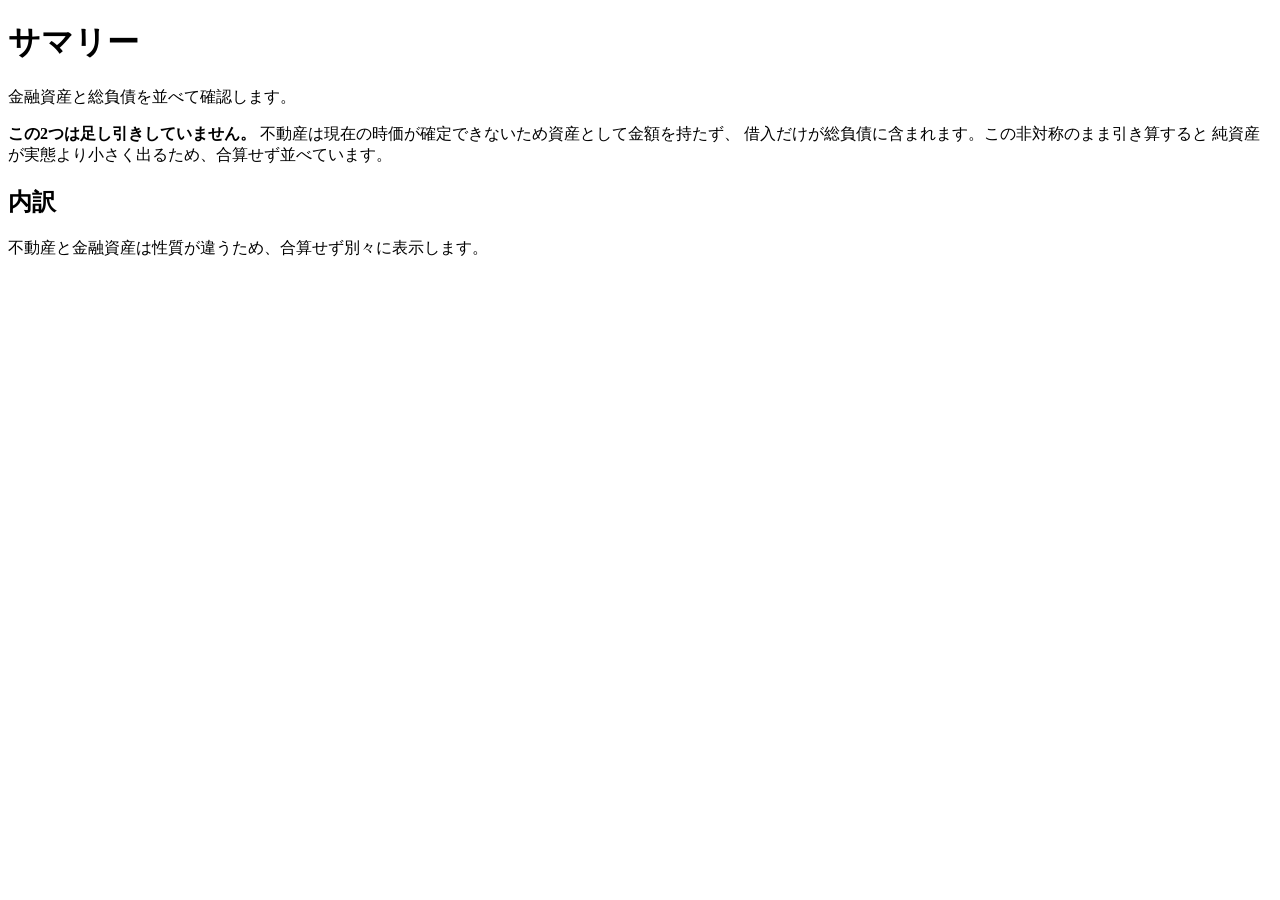
==== mock/index.html @ 05fde296 "Bring the docs and the tab order in line with the insurance change Follow-ups found while checking t" ====
<!DOCTYPE html>
<html lang="ja">
<head>
<meta charset="utf-8">
<meta name="viewport" content="width=device-width, initial-scale=1">
<title>① サマリー — 資産可視化ダッシュボード</title>
<link rel="stylesheet" href="styles.css">
</head>
<body>
<aside class="sidebar" id="sidebar"></aside>
<main>
  <h1>サマリー</h1>
  <p class="page-sub">金融資産と総負債を並べて確認します。</p>

  <section>
    <div class="kpi-row" id="headline"></div>
    <div class="callout">
      <b>この2つは足し引きしていません。</b>
      不動産は現在の時価が確定できないため資産として金額を持たず、
      借入だけが総負債に含まれます。この非対称のまま引き算すると
      純資産が実態より小さく出るため、合算せず並べています。
    </div>
  </section>

  <section>
    <h2>内訳</h2>
    <p class="sec-note">不動産と金融資産は性質が違うため、合算せず別々に表示します。</p>
    <div class="kpi-row" style="grid-template-columns:repeat(auto-fit,minmax(330px,1fr))">
      <div class="card" id="block-re"></div>
      <div class="card" id="block-fin"></div>
    </div>
  </section>
</main>

<script src="data.js"></script>
<script src="app.js"></script>
<script>
(function () {
  const A = window.APP, D = A.D;
  document.getElementById("sidebar").innerHTML = A.sidebar("index.html");

  document.getElementById("headline").innerHTML =
    '<div class="kpi lg">' +
      '<div class="kpi-label">金融資産合計</div>' +
      '<div class="kpi-scope">有価証券' + (A.INS.length ? '＋保険' : '') +
        '＋預貯金（不動産を含まない）</div>' +
      '<div class="kpi-value num">' + A.yen(A.FINANCIAL_ASSETS) + '</div>' +
      '<div class="kpi-sub">うち含み損益 ' + A.plHTML(A.FIN_PL) + '</div>' +
    '</div>' +
    '<div class="kpi lg">' +
      '<div class="kpi-label">総負債</div>' +
      '<div class="kpi-scope">不動産ローン＋車＋多目的</div>' +
      '<div class="kpi-value num">' + A.yen(A.TOTAL_DEBT) + '</div>' +
      '<div class="kpi-sub">不動産 ' + A.yen(A.RE.balance) +
        ' ／ その他 ' + A.yen(A.OTHER_DEBT) + '</div>' +
    '</div>';

  /* 不動産ブロック */
  document.getElementById("block-re").innerHTML =
    '<h2>不動産</h2>' +
    '<p class="sec-note">時価は持たないため、取得時の総投資額で表示します。</p>' +
    A.stackedBar([
      { cls: "seg-equity", value: A.RE.ownFunds,         label: "自己資金" },
      { cls: "seg-repaid", value: A.RE.cumulativeRepaid, label: "累計返済額" },
      { cls: "seg-debt",   value: A.RE.balance,          label: "残債" }
    ]) +
    '<table style="margin-top:16px">' +
      '<tr><td>総投資額</td><td class="n num">' + A.yen(A.RE.totalInvestment) + '</td></tr>' +
      '<tr><td>自己資金累計</td><td class="n num">' + A.yen(A.RE.ownFunds) + '</td></tr>' +
      '<tr><td>累計返済額</td><td class="n num">' + A.yen(A.RE.cumulativeRepaid) + '</td></tr>' +
      '<tr><td>残債合計</td><td class="n num">' + A.yen(A.RE.balance) + '</td></tr>' +
      '<tr class="total-row"><td>返済進捗率</td><td class="n num">' +
        A.pct(A.RE.cumulativeRepaid, A.RE.principal) + '</td></tr>' +
    '</table>' +
    '<div class="legend">' +
      '<span><i class="swatch" style="background:var(--cat-equity)"></i>自己資金</span>' +
      '<span><i class="swatch" style="background:var(--cat-repaid)"></i>累計返済額</span>' +
      '<span><i class="swatch" style="background:var(--cat-debt)"></i>残債</span>' +
    '</div>';

  /* 金融資産ブロック */
  document.getElementById("block-fin").innerHTML =
    '<h2>金融資産</h2>' +
    '<p class="sec-note">評価額ベース。外貨は ' + A.D.asOf + ' のレートで円換算。</p>' +
    '<table>' +
      '<tr><td>有価証券（評価額）</td><td class="n num">' + A.yen(A.SEC_VALUE) + '</td></tr>' +
      '<tr><td>　取得原価</td><td class="n num">' + A.yen(A.SEC_COST) + '</td></tr>' +
      '<tr><td>　含み損益</td><td class="n">' + A.plHTML(A.SEC_PL) + '</td></tr>' +
      (A.INS.length
        ? '<tr><td>保険（解約返戻金）</td><td class="n num">' + A.yen(A.INS_VALUE) + '</td></tr>' +
          '<tr><td>　払込保険料</td><td class="n num">' + A.yen(A.INS_COST) + '</td></tr>' +
          '<tr><td>　含み損益</td><td class="n">' + A.plHTML(A.INS_PL) + '</td></tr>'
        : '') +
      '<tr><td>預貯金</td><td class="n num">' + A.yen(A.DEPOSITS) + '</td></tr>' +
      '<tr class="total-row"><td>金融資産合計</td><td class="n num">' +
        A.yen(A.FINANCIAL_ASSETS) + '</td></tr>' +
    '</table>' +
    '<div class="callout" style="margin-top:18px">' +
      '含み損益は<b>文字の色</b>だけで表します（赤＝益／青＝損）。' +
      '棒の塗りはカテゴリを表すため、損益には使いません。' +
      (A.INS.length
        ? '<br><br>保険の含み損益は<b>解約返戻金 − 払込保険料</b>です。' +
          '払った保険料には<b>保障の対価</b>が含まれるため、' +
          'これは投資の損益とは意味が違います。' +
          '死亡保険金額は今使える金額ではないので、資産に加えていません。'
        : '') +
    '</div>';

  A.initTooltip();
})();
</script>
</body>
</html>
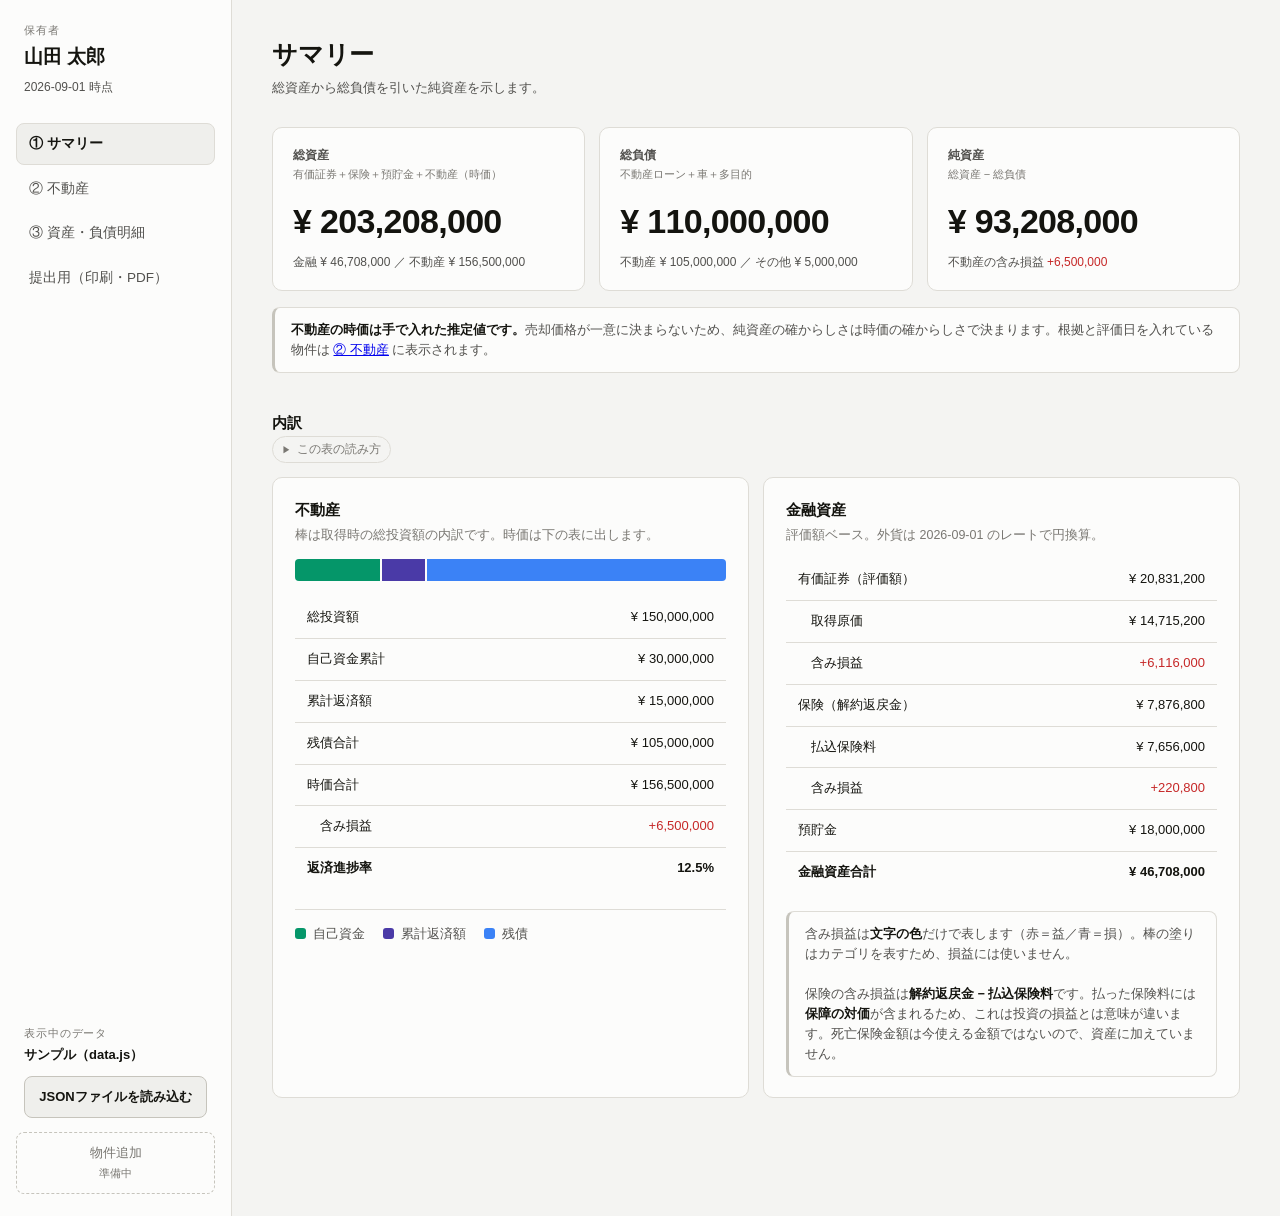
==== commit b737700d: "Carry property market value, and make the pages printable for submission Four findings from using th" ====
--- a/mock/index.html
+++ b/mock/index.html
@@ -10,16 +10,11 @@
 <aside class="sidebar" id="sidebar"></aside>
 <main>
   <h1>サマリー</h1>
-  <p class="page-sub">金融資産と総負債を並べて確認します。</p>
+  <p class="page-sub" id="sub"></p>
 
   <section>
     <div class="kpi-row" id="headline"></div>
-    <div class="callout">
-      <b>この2つは足し引きしていません。</b>
-      不動産は現在の時価が確定できないため資産として金額を持たず、
-      借入だけが総負債に含まれます。この非対称のまま引き算すると
-      純資産が実態より小さく出るため、合算せず並べています。
-    </div>
+    <div class="callout" id="headline-note"></div>
   </section>
 
   <section>
@@ -39,14 +34,15 @@
   const A = window.APP, D = A.D;
   document.getElementById("sidebar").innerHTML = A.sidebar("index.html");
 
-  document.getElementById("headline").innerHTML =
+  const finScope = '有価証券' + (A.INS.length ? '＋保険' : '') + '＋預貯金';
+  const kpiFin =
     '<div class="kpi lg">' +
       '<div class="kpi-label">金融資産合計</div>' +
-      '<div class="kpi-scope">有価証券' + (A.INS.length ? '＋保険' : '') +
-        '＋預貯金（不動産を含まない）</div>' +
+      '<div class="kpi-scope">' + finScope + '（不動産を含まない）</div>' +
       '<div class="kpi-value num">' + A.yen(A.FINANCIAL_ASSETS) + '</div>' +
       '<div class="kpi-sub">うち含み損益 ' + A.plHTML(A.FIN_PL) + '</div>' +
-    '</div>' +
+    '</div>';
+  const kpiDebt =
     '<div class="kpi lg">' +
       '<div class="kpi-label">総負債</div>' +
       '<div class="kpi-scope">不動産ローン＋車＋多目的</div>' +
@@ -55,10 +51,46 @@
         ' ／ その他 ' + A.yen(A.OTHER_DEBT) + '</div>' +
     '</div>';
 
+  if (A.NET_WORTH !== null) {
+    /* 全物件に時価が入っている場合。資産と負債の範囲がそろうので引き算できる。 */
+    document.getElementById("sub").textContent = "総資産から総負債を引いた純資産を示します。";
+    document.getElementById("headline").innerHTML =
+      '<div class="kpi lg">' +
+        '<div class="kpi-label">総資産</div>' +
+        '<div class="kpi-scope">' + finScope + '＋不動産（時価）</div>' +
+        '<div class="kpi-value num">' + A.yen(A.TOTAL_ASSETS) + '</div>' +
+        '<div class="kpi-sub">金融 ' + A.yen(A.FINANCIAL_ASSETS) +
+          ' ／ 不動産 ' + A.yen(A.RE.marketValue) + '</div>' +
+      '</div>' + kpiDebt +
+      '<div class="kpi lg">' +
+        '<div class="kpi-label">純資産</div>' +
+        '<div class="kpi-scope">総資産 − 総負債</div>' +
+        '<div class="kpi-value num">' + A.yen(A.NET_WORTH) + '</div>' +
+        '<div class="kpi-sub">不動産の含み損益 ' + A.plHTML(A.RE.pl) + '</div>' +
+      '</div>';
+    document.getElementById("headline-note").innerHTML =
+      '<b>不動産の時価は手で入れた推定値です。</b>' +
+      '売却価格が一意に決まらないため、純資産の確からしさは時価の確からしさで決まります。' +
+      '根拠と評価日を入れている物件は <a href="realestate.html">② 不動産</a> に表示されます。';
+  } else {
+    /* 時価が欠けている場合。引き算すると純資産が実態より小さく出るので並置に留める。 */
+    document.getElementById("sub").textContent = "金融資産と総負債を並べて確認します。";
+    document.getElementById("headline").innerHTML = kpiFin + kpiDebt;
+    document.getElementById("headline-note").innerHTML =
+      '<b>この2つは足し引きしていません。</b>' +
+      (A.RE.missingCount === A.D.realEstate.length
+        ? '不動産の時価を入れていないため資産として金額を持たず、借入だけが総負債に含まれます。'
+        : '時価が未入力の物件が ' + A.RE.missingCount + ' 件あるため、不動産を資産として数えていません。') +
+      'この非対称のまま引き算すると純資産が実態より小さく出るため、合算せず並べています。' +
+      '<br><br>全物件に時価を入れると、ここに<b>総資産と純資産</b>が出ます。';
+  }
+
   /* 不動産ブロック */
   document.getElementById("block-re").innerHTML =
     '<h2>不動産</h2>' +
-    '<p class="sec-note">時価は持たないため、取得時の総投資額で表示します。</p>' +
+    '<p class="sec-note">' + (A.RE.allValued
+      ? '棒は取得時の総投資額の内訳です。時価は下の表に出します。'
+      : '時価を入れていないため、取得時の総投資額で表示します。') + '</p>' +
     A.stackedBar([
       { cls: "seg-equity", value: A.RE.ownFunds,         label: "自己資金" },
       { cls: "seg-repaid", value: A.RE.cumulativeRepaid, label: "累計返済額" },
@@ -69,6 +101,10 @@
       '<tr><td>自己資金累計</td><td class="n num">' + A.yen(A.RE.ownFunds) + '</td></tr>' +
       '<tr><td>累計返済額</td><td class="n num">' + A.yen(A.RE.cumulativeRepaid) + '</td></tr>' +
       '<tr><td>残債合計</td><td class="n num">' + A.yen(A.RE.balance) + '</td></tr>' +
+      (A.RE.allValued
+        ? '<tr><td>時価合計</td><td class="n num">' + A.yen(A.RE.marketValue) + '</td></tr>' +
+          '<tr><td>　含み損益</td><td class="n">' + A.plHTML(A.RE.pl) + '</td></tr>'
+        : '') +
       '<tr class="total-row"><td>返済進捗率</td><td class="n num">' +
         A.pct(A.RE.cumulativeRepaid, A.RE.principal) + '</td></tr>' +
     '</table>' +
@@ -106,6 +142,7 @@
         : '') +
     '</div>';
 
+  A.foldNotes();
   A.initTooltip();
 })();
 </script>
--- a/mock/styles.css
+++ b/mock/styles.css
@@ -0,0 +1,559 @@
+/* ============================================================
+   資産可視化ダッシュボード — 共通スタイル
+   色ルール（確定仕様 Q31 / Q34）:
+     面（棒の塗り）= カテゴリ色のみ。損益は塗らない。
+     文字         = 損益色。日本式（赤=含み益 / 青=含み損）。
+   カテゴリ色の意味は3ページ共通:
+     緑 = 自分の持ち分（自己資金・有価証券評価額・預金残高）
+     紫 = 返済済み（借入のうち返し終わった分）
+     青 = 負債（残債）
+   ============================================================ */
+
+:root {
+  color-scheme: light;
+
+  --surface-page:      #f4f4f2;
+  --surface-1:         #fcfcfb;
+  --surface-2:         #efefec;
+  --border:            #dedcd6;
+  --border-strong:     #c6c4bc;
+
+  --text-primary:      #14140f;
+  --text-secondary:    #52514e;
+  --text-muted:        #7a7873;
+
+  /* カテゴリ色（面にのみ使用） */
+  --cat-equity:        #059669;  /* 自分の持ち分 */
+  --cat-repaid:        #4a3aa7;  /* 返済済み */
+  --cat-debt:          #3b82f6;  /* 負債・残債 */
+
+  /* 損益色 — 日本式（赤=益 / 青=損）。文字とハッチ塗りの両方で使う */
+  --pl-gain:           #c62828;  /* 含み益 = 赤（文字） */
+  --pl-loss:           #1c5cab;  /* 含み損 = 青（文字） */
+  --pl-gain-fill:      #c62828;  /* 含み益 = 赤（面・ハッチ） */
+  --pl-loss-fill:      #1c5cab;  /* 含み損 = 青（面・ハッチ） */
+
+  --focus:             #2a78d6;
+  --radius:            10px;
+  --bar-h:             22px;
+}
+
+@media (prefers-color-scheme: dark) {
+  :root:where(:not([data-theme="light"])) {
+    color-scheme: dark;
+    --surface-page:    #121211;
+    --surface-1:       #1a1a19;
+    --surface-2:       #232322;
+    --border:          #33332f;
+    --border-strong:   #4a4a45;
+
+    --text-primary:    #f6f6f2;
+    --text-secondary:  #c3c2b7;
+    --text-muted:      #94938b;
+
+    --cat-equity:      #0ea472;
+    --cat-repaid:      #9085e9;
+    --cat-debt:        #2b6fc0;
+
+    --pl-gain:         #f87171;
+    --pl-loss:         #6da7ec;
+    --pl-gain-fill:    #d64545;
+    --pl-loss-fill:    #4d97ee;
+
+    --focus:           #5598e7;
+  }
+}
+
+* { box-sizing: border-box; }
+
+body {
+  margin: 0;
+  background: var(--surface-page);
+  color: var(--text-primary);
+  font-family: "Hiragino Sans", "Hiragino Kaku Gothic ProN", "Yu Gothic",
+               "Noto Sans JP", -apple-system, BlinkMacSystemFont, sans-serif;
+  font-size: 14px;
+  line-height: 1.6;
+  display: flex;
+  min-height: 100vh;
+}
+
+.num {
+  font-variant-numeric: tabular-nums;
+  font-feature-settings: "tnum";
+}
+
+/* ---------- サイドバー ---------- */
+.sidebar {
+  width: 232px;
+  flex-shrink: 0;
+  background: var(--surface-1);
+  border-right: 1px solid var(--border);
+  padding: 22px 16px;
+  display: flex;
+  flex-direction: column;
+  gap: 26px;
+}
+
+.owner {
+  padding: 0 8px;
+}
+.owner-label {
+  font-size: 11px;
+  color: var(--text-muted);
+  letter-spacing: .08em;
+}
+.owner-name {
+  font-size: 19px;
+  font-weight: 700;
+  margin-top: 2px;
+}
+.owner-asof {
+  font-size: 12px;
+  color: var(--text-secondary);
+  margin-top: 6px;
+}
+
+.nav { display: flex; flex-direction: column; gap: 3px; }
+.nav a {
+  display: block;
+  padding: 9px 12px;
+  border-radius: 8px;
+  color: var(--text-secondary);
+  text-decoration: none;
+  font-size: 13.5px;
+  font-weight: 500;
+  border: 1px solid transparent;
+}
+.nav a:hover { background: var(--surface-2); color: var(--text-primary); }
+.nav a[aria-current="page"] {
+  background: var(--surface-2);
+  color: var(--text-primary);
+  font-weight: 700;
+  border-color: var(--border);
+}
+
+.sidebar-foot { margin-top: auto; }
+.btn-future {
+  width: 100%;
+  padding: 10px;
+  border-radius: 8px;
+  border: 1px dashed var(--border-strong);
+  background: transparent;
+  color: var(--text-muted);
+  font: inherit;
+  font-size: 13px;
+  cursor: not-allowed;
+}
+.btn-future small { display: block; font-size: 11px; margin-top: 1px; }
+
+/* ---------- メイン ---------- */
+main {
+  flex: 1;
+  padding: 34px 40px 80px;
+  max-width: 1180px;
+  min-width: 0;
+}
+
+h1 {
+  font-size: 25px;
+  font-weight: 700;
+  margin: 0 0 4px;
+  letter-spacing: -.01em;
+}
+.page-sub { color: var(--text-secondary); font-size: 13px; margin: 0 0 28px; }
+
+section { margin-bottom: 38px; }
+h2 {
+  font-size: 15px;
+  font-weight: 700;
+  margin: 0 0 3px;
+  letter-spacing: .01em;
+}
+.sec-note {
+  font-size: 12.5px;
+  color: var(--text-muted);
+  margin: 0 0 14px;
+}
+
+.card {
+  background: var(--surface-1);
+  border: 1px solid var(--border);
+  border-radius: var(--radius);
+  padding: 20px 22px;
+}
+
+/* ---------- KPI ---------- */
+.kpi-row {
+  display: grid;
+  grid-template-columns: repeat(auto-fit, minmax(220px, 1fr));
+  gap: 14px;
+}
+.kpi {
+  background: var(--surface-1);
+  border: 1px solid var(--border);
+  border-radius: var(--radius);
+  padding: 18px 20px;
+}
+.kpi-label { font-size: 12px; color: var(--text-secondary); font-weight: 600; }
+.kpi-scope { font-size: 11px; color: var(--text-muted); margin-top: 1px; }
+.kpi-value {
+  font-size: 27px;
+  font-weight: 700;
+  margin-top: 10px;
+  letter-spacing: -.02em;
+}
+.kpi.lg .kpi-value { font-size: 34px; }
+.kpi-sub { font-size: 12px; color: var(--text-secondary); margin-top: 5px; }
+
+/* 損益テキスト（面には絶対に使わない） */
+.gain { color: var(--pl-gain); }
+.loss { color: var(--pl-loss); }
+
+/* ---------- 注記 ---------- */
+.callout {
+  border: 1px solid var(--border);
+  border-left: 3px solid var(--border-strong);
+  background: var(--surface-1);
+  border-radius: 8px;
+  padding: 12px 16px;
+  font-size: 12.5px;
+  color: var(--text-secondary);
+  margin: 16px 0 0;
+}
+.callout b { color: var(--text-primary); }
+
+/* ---------- 積み上げ横棒 ---------- */
+.bars { display: flex; flex-direction: column; gap: 16px; }
+
+/* 棒は右端をカードの内側いっぱいまで伸ばし、③の表の棒と縦にそろえる。
+   金額を棒の右に置くと、その分だけ棒が左に押されて右端が合わなくなるため、
+   物件名と金額は棒の上の行にまとめた。 */
+.bar-row { display: grid; gap: 6px; }
+.bar-head { display: flex; align-items: baseline; justify-content: space-between; gap: 14px; }
+.bar-name { font-size: 13px; font-weight: 600; }
+.bar-name small { display: inline; margin-left: 8px; }
+.bar-name small { display: block; font-weight: 400; font-size: 11px; color: var(--text-muted); }
+
+.bar-track { display: flex; gap: 2px; height: var(--bar-h); min-width: 0; position: relative; }
+td .bar-track { min-width: 0; }
+.seg {
+  height: 100%;
+  min-width: 3px;
+  position: relative;
+  cursor: default;
+}
+.seg:first-child { border-radius: 4px 0 0 4px; }
+.seg:last-child  { border-radius: 0 4px 4px 0; }
+.seg:only-child  { border-radius: 4px; }
+
+.seg-equity { background: var(--cat-equity); }
+.seg-repaid { background: var(--cat-repaid); }
+.seg-debt   { background: var(--cat-debt); }
+.seg-rest   { background: var(--surface-2); box-shadow: inset 0 0 0 1px var(--border); }
+
+/* 損益セグメント。ベタ塗り＝元本/カテゴリ、斜めハッチ＝損益 という区別。
+   色覚多様性でもダークモードでも、形で見分けられるようにするため。 */
+.seg-gain, .seg-loss {
+  background-image: repeating-linear-gradient(
+    135deg,
+    rgba(255,255,255,.42) 0 3px,
+    rgba(255,255,255,0)   3px 7px
+  );
+}
+.seg-gain { background-color: var(--pl-gain-fill); }
+.seg-loss { background-color: var(--pl-loss-fill); }
+
+.swatch-gain, .swatch-loss {
+  background-image: repeating-linear-gradient(
+    135deg, rgba(255,255,255,.42) 0 2px, rgba(255,255,255,0) 2px 5px);
+}
+.swatch-gain { background-color: var(--pl-gain-fill); }
+.swatch-loss { background-color: var(--pl-loss-fill); }
+
+.bar-total { font-size: 13px; font-weight: 700; white-space: nowrap; text-align: right; }
+.bar-total small { display: inline; margin-left: 8px; font-weight: 400; color: var(--text-muted); font-size: 11px; }
+
+/* 取得原価の参照マーカー（トラック全体を基準に置く） */
+.ref-mark {
+  position: absolute;
+  top: -4px;
+  bottom: -4px;
+  width: 2px;
+  margin-left: -1px;
+  background: var(--text-primary);
+  opacity: .8;
+}
+.ref-mark::after {
+  content: "";
+  position: absolute;
+  inset: -6px -5px;
+}
+
+/* ---------- 凡例 ---------- */
+.legend {
+  display: flex;
+  flex-wrap: wrap;
+  gap: 18px;
+  margin-top: 20px;
+  padding-top: 14px;
+  border-top: 1px solid var(--border);
+  font-size: 12.5px;
+  color: var(--text-secondary);
+}
+.legend span { display: inline-flex; align-items: center; gap: 7px; }
+.swatch { width: 11px; height: 11px; border-radius: 3px; flex-shrink: 0; }
+.swatch-line { width: 2px; height: 13px; border-radius: 0; background: var(--text-primary); opacity: .8; }
+.legend-text { font-weight: 700; font-variant-numeric: tabular-nums; }
+
+/* ---------- テーブル ---------- */
+.table-wrap { overflow-x: auto; }
+/* 棒はどのテーブルでも最右列・同じ幅。3セクションで縦に揃います。 */
+.bar-col { width: 264px; min-width: 264px; }
+.table-wrap table:has(.bar-col) { min-width: 900px; }
+table { width: 100%; border-collapse: collapse; font-size: 13px; }
+caption {
+  text-align: left;
+  font-size: 12.5px;
+  color: var(--text-muted);
+  padding-bottom: 10px;
+}
+th, td {
+  padding: 10px 12px;
+  border-bottom: 1px solid var(--border);
+  text-align: left;
+  white-space: nowrap;
+}
+thead th {
+  font-size: 11.5px;
+  font-weight: 700;
+  color: var(--text-secondary);
+  border-bottom: 1px solid var(--border-strong);
+}
+td.n, th.n { text-align: right; font-variant-numeric: tabular-nums; }
+tbody tr:last-child td { border-bottom: none; }
+tbody tr:hover { background: var(--surface-2); }
+tr.total-row td { font-weight: 700; border-top: 1px solid var(--border-strong); }
+.group-row td {
+  background: var(--surface-2);
+  font-weight: 700;
+  font-size: 12px;
+  color: var(--text-secondary);
+}
+
+/* ---------- ツールチップ ---------- */
+#tip {
+  position: fixed;
+  z-index: 50;
+  pointer-events: none;
+  background: var(--text-primary);
+  color: var(--surface-1);
+  border-radius: 7px;
+  padding: 7px 10px;
+  font-size: 12px;
+  line-height: 1.5;
+  white-space: nowrap;
+  opacity: 0;
+  transition: opacity .1s;
+  box-shadow: 0 4px 14px rgba(0,0,0,.22);
+}
+#tip.on { opacity: 1; }
+#tip b { font-variant-numeric: tabular-nums; }
+
+/* ---------- レスポンシブ ---------- */
+@media (max-width: 860px) {
+  body { flex-direction: column; }
+  .sidebar {
+    width: 100%;
+    flex-direction: row;
+    align-items: center;
+    gap: 18px;
+    padding: 14px 18px;
+    border-right: none;
+    border-bottom: 1px solid var(--border);
+    flex-wrap: wrap;
+  }
+  .nav { flex-direction: row; flex-wrap: wrap; }
+  .sidebar-foot { margin-top: 0; }
+  .btn-future { width: auto; padding: 8px 14px; }
+  main { padding: 24px 18px 60px; }
+  .bar-head { flex-wrap: wrap; gap: 2px 10px; }
+}
+
+/* ---------- JSON 読み込み（サイドバー下部） ---------- */
+.data-source { padding: 0 8px 14px; }
+.data-source-name {
+  font-size: 13px;
+  font-weight: 600;
+  margin-top: 2px;
+  word-break: break-all;
+}
+.btn-load {
+  display: block;
+  margin-top: 10px;
+  padding: 10px;
+  border-radius: 8px;
+  border: 1px solid var(--border-strong);
+  background: var(--surface-2);
+  color: var(--text-primary);
+  font-size: 13px;
+  font-weight: 600;
+  text-align: center;
+  cursor: pointer;
+}
+.btn-load:hover { border-color: var(--focus); }
+.btn-load:focus-within { outline: 2px solid var(--focus); outline-offset: 2px; }
+.btn-load input {                 /* 見えないがキーボードでは辿れる */
+  position: absolute;
+  width: 1px; height: 1px;
+  opacity: 0;
+  overflow: hidden;
+  clip: rect(0 0 0 0);
+}
+.btn-reset {
+  display: block;
+  width: 100%;
+  margin-top: 6px;
+  padding: 6px;
+  border: none;
+  background: transparent;
+  color: var(--text-muted);
+  font: inherit;
+  font-size: 12px;
+  text-decoration: underline;
+  cursor: pointer;
+}
+.btn-reset:hover { color: var(--text-primary); }
+
+/* 読み込めなかったときの報告。色ルール（赤＝益／青＝損）と混ざらないよう無彩色で示す */
+#load-report {
+  position: fixed;
+  right: 20px; bottom: 20px;
+  width: min(560px, calc(100vw - 40px));
+  max-height: 70vh;
+  overflow: auto;
+  background: var(--surface-1);
+  border: 1px solid var(--border-strong);
+  border-radius: var(--radius);
+  padding: 16px 18px;
+  box-shadow: 0 10px 34px rgba(0, 0, 0, .22);
+  font-size: 13px;
+  line-height: 1.6;
+  z-index: 50;
+}
+#load-report .load-report-head {
+  display: flex;
+  align-items: center;
+  gap: 10px;
+  font-size: 14px;
+}
+#load-report .load-report-close {
+  margin-left: auto;
+  border: none;
+  background: transparent;
+  color: var(--text-muted);
+  font: inherit;
+  font-size: 18px;
+  cursor: pointer;
+}
+#load-report p { margin: 8px 0; color: var(--text-secondary); }
+#load-report code { font-size: 12px; background: var(--surface-2); padding: 1px 5px; border-radius: 4px; }
+#load-report ol { margin: 6px 0 0; padding-left: 22px; }
+#load-report li { margin: 4px 0; }
+
+@media (max-width: 860px) {
+  .data-source { padding: 0; }
+  .btn-load { display: inline-block; margin-top: 6px; padding: 8px 14px; }
+  .btn-reset { display: inline-block; width: auto; margin: 6px 0 0 8px; }
+}
+
+/* ---------- たたんだ解説 ----------
+   毎月見る人には邪魔だが、初めて見る第三者には要る。
+   画面では閉じ、印刷（＝提出）では自動で開く。 */
+.note-fold { margin: -2px 0 14px; }
+.note-fold > summary {
+  cursor: pointer;
+  display: inline-flex;
+  align-items: center;
+  gap: 6px;
+  font-size: 12px;
+  color: var(--text-muted);
+  list-style: none;
+  padding: 3px 9px;
+  border: 1px solid var(--border);
+  border-radius: 999px;
+  user-select: none;
+}
+.note-fold > summary::-webkit-details-marker { display: none; }
+.note-fold > summary::before { content: "▶"; font-size: 9px; transition: transform .15s; }
+.note-fold[open] > summary::before { transform: rotate(90deg); }
+.note-fold > summary:hover { color: var(--text-primary); border-color: var(--border-strong); }
+.note-fold > summary:focus-visible { outline: 2px solid var(--focus); outline-offset: 2px; }
+.note-fold .sec-note { margin-top: 8px; }
+
+/* ============================================================
+   印刷・PDF（提出用）
+   ------------------------------------------------------------
+   ブラウザは既定で背景色を印刷しないため、そのままでは棒が
+   すべて消える。print-color-adjust で必ず刷る。
+   ダークモードのまま刷ると紙が真っ黒になるので、色は明るい側に固定する。
+   ============================================================ */
+@media print {
+  :root {
+    color-scheme: light !important;
+    --surface-page: #ffffff;
+    --surface-1:    #ffffff;
+    --surface-2:    #f2f2ef;
+    --border:       #c9c7c0;
+    --border-strong:#9a978e;
+    --text-primary: #000000;
+    --text-secondary: #333333;
+    --text-muted:   #555555;
+    --cat-equity:   #059669;
+    --cat-repaid:   #4a3aa7;
+    --cat-debt:     #3b82f6;
+    --pl-gain:      #c62828;
+    --pl-loss:      #1c5cab;
+    --pl-gain-fill: #c62828;
+    --pl-loss-fill: #1c5cab;
+  }
+
+  /* 棒とハッチを必ず印刷する。これが無いと面がすべて白く抜ける */
+  *, *::before, *::after {
+    -webkit-print-color-adjust: exact !important;
+    print-color-adjust: exact !important;
+  }
+
+  @page { size: A4 portrait; margin: 14mm 12mm 16mm; }
+
+  html, body { background: #fff; }
+  body { display: block; font-size: 10pt; }
+
+  /* 紙では操作できないものを外す */
+  .sidebar, .btn-future, .btn-load, .btn-reset, .data-source,
+  #tip, #load-report, .print-only-hide { display: none !important; }
+
+  main { padding: 0 !important; max-width: none !important; }
+
+  /* たたんだ解説は、提出先が読めるよう必ず開く（開閉は app.js が行う）。
+     閉じた <details> の中身は CSS では表示できないため、ここではボタンを消すだけ。 */
+  .note-fold > summary { display: none !important; }
+  .note-fold { display: block !important; margin: 0 0 10px; }
+
+  /* 表やカードがページの境目で割れないようにする */
+  section { break-inside: auto; }
+  .card, .kpi, .bar-row, .legend, .callout { break-inside: avoid; }
+  table { break-inside: auto; }
+  thead { display: table-header-group; }       /* 続きの頁にも見出しを出す */
+  tr, .total-row { break-inside: avoid; }
+  h1, h2 { break-after: avoid; }
+
+  /* 画面用の横スクロールは紙では折り返す */
+  .table-wrap { overflow: visible !important; }
+  .table-wrap table:has(.bar-col) { min-width: 0 !important; }
+  .bar-col { width: 150px !important; min-width: 150px !important; }
+
+  a { color: inherit; text-decoration: none; }
+  .kpi-row { gap: 8px; }
+  .card { box-shadow: none; }
+}
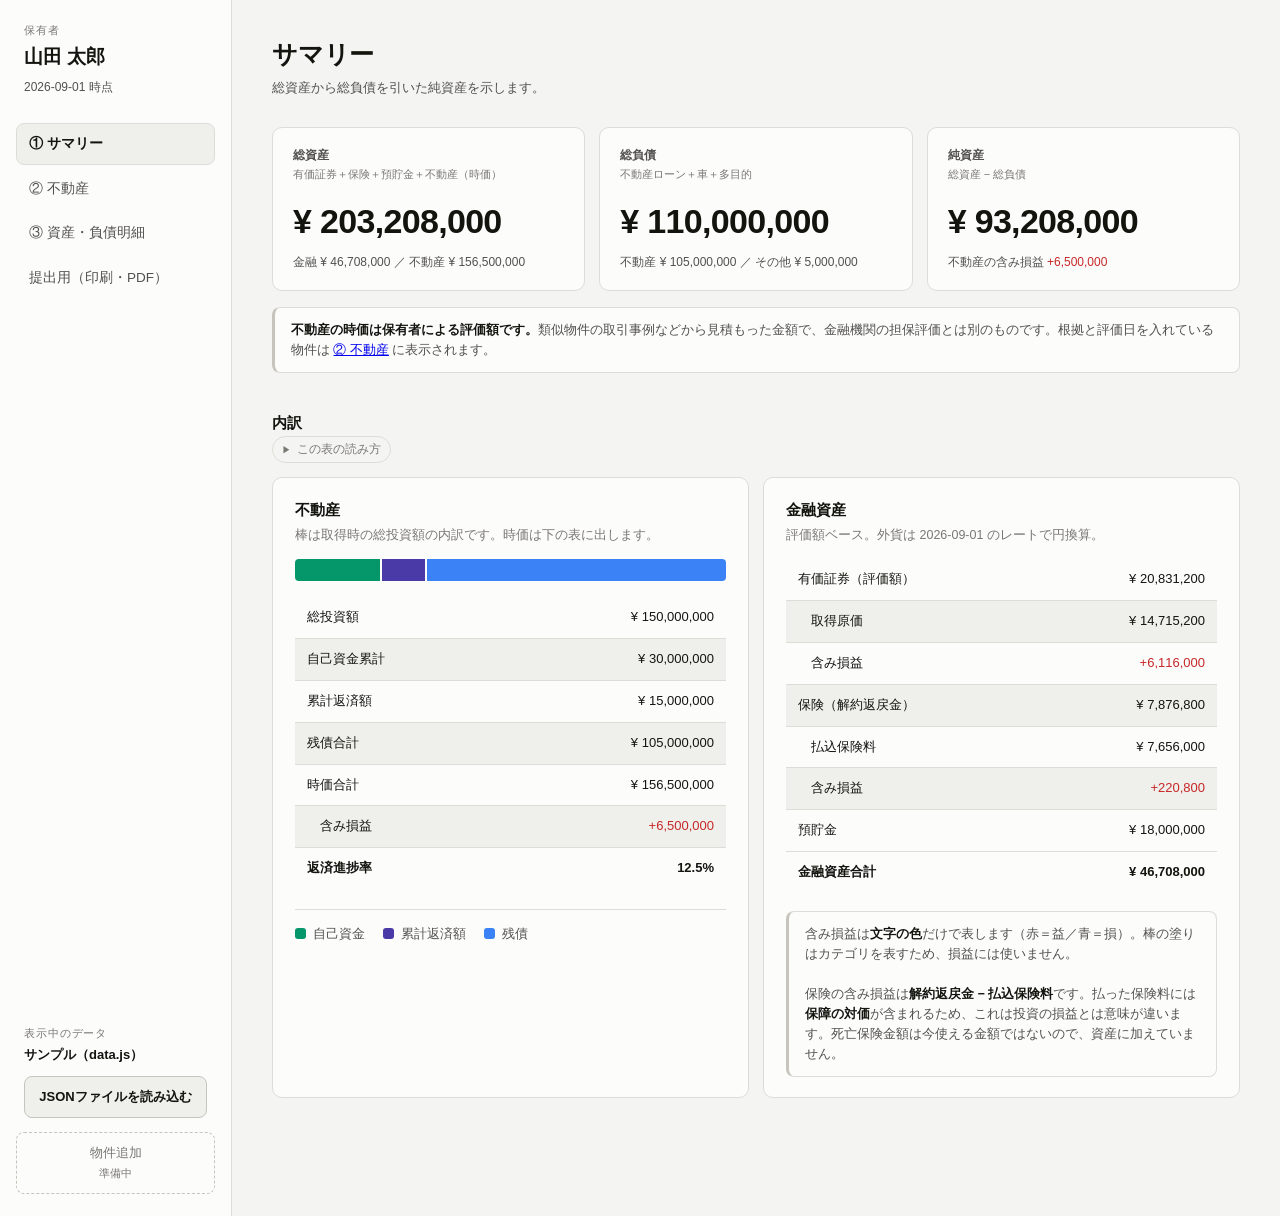
==== commit f3aee672: "Add composition pies to the report, and give every bar the same length Four things from reading the " ====
--- a/mock/index.html
+++ b/mock/index.html
@@ -69,8 +69,8 @@
         '<div class="kpi-sub">不動産の含み損益 ' + A.plHTML(A.RE.pl) + '</div>' +
       '</div>';
     document.getElementById("headline-note").innerHTML =
-      '<b>不動産の時価は手で入れた推定値です。</b>' +
-      '売却価格が一意に決まらないため、純資産の確からしさは時価の確からしさで決まります。' +
+      '<b>不動産の時価は保有者による評価額です。</b>' +
+      '類似物件の取引事例などから見積もった金額で、金融機関の担保評価とは別のものです。' +
       '根拠と評価日を入れている物件は <a href="realestate.html">② 不動産</a> に表示されます。';
   } else {
     /* 時価が欠けている場合。引き算すると純資産が実態より小さく出るので並置に留める。 */
--- a/mock/styles.css
+++ b/mock/styles.css
@@ -557,3 +557,13 @@
   .kpi-row { gap: 8px; }
   .card { box-shadow: none; }
 }
+
+/* ---------- 行の縞模様 ----------
+   行が増えたときに横方向の視線がずれないようにする。
+   見出し行・グループ行・合計行には掛けない。 */
+tbody tr:nth-of-type(even):not(.group-row):not(.total-row) { background: var(--surface-2); }
+tbody tr.group-row { background: var(--surface-2); }
+@media print {
+  tbody tr:nth-of-type(even):not(.group-row):not(.total-row) { background: #f4f4f2; }
+  tbody tr.group-row { background: #e8e8e4; }
+}
